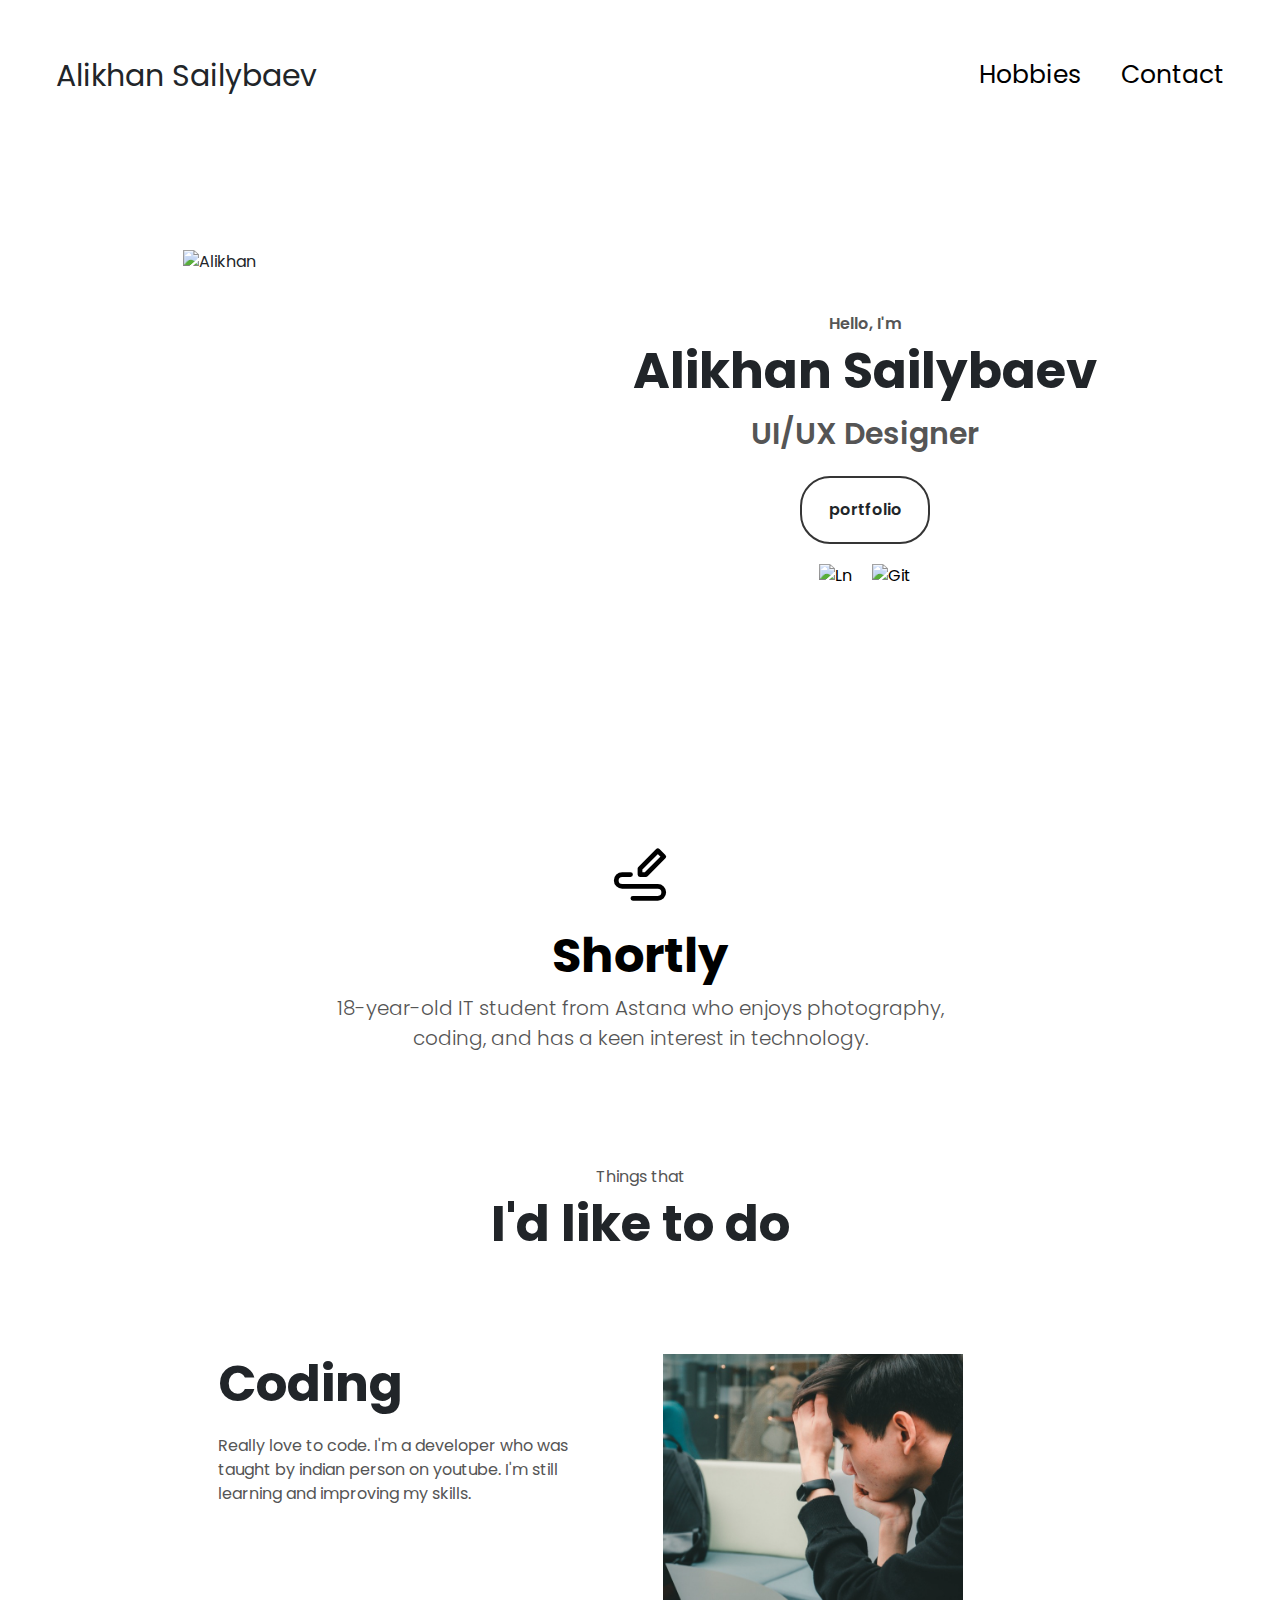
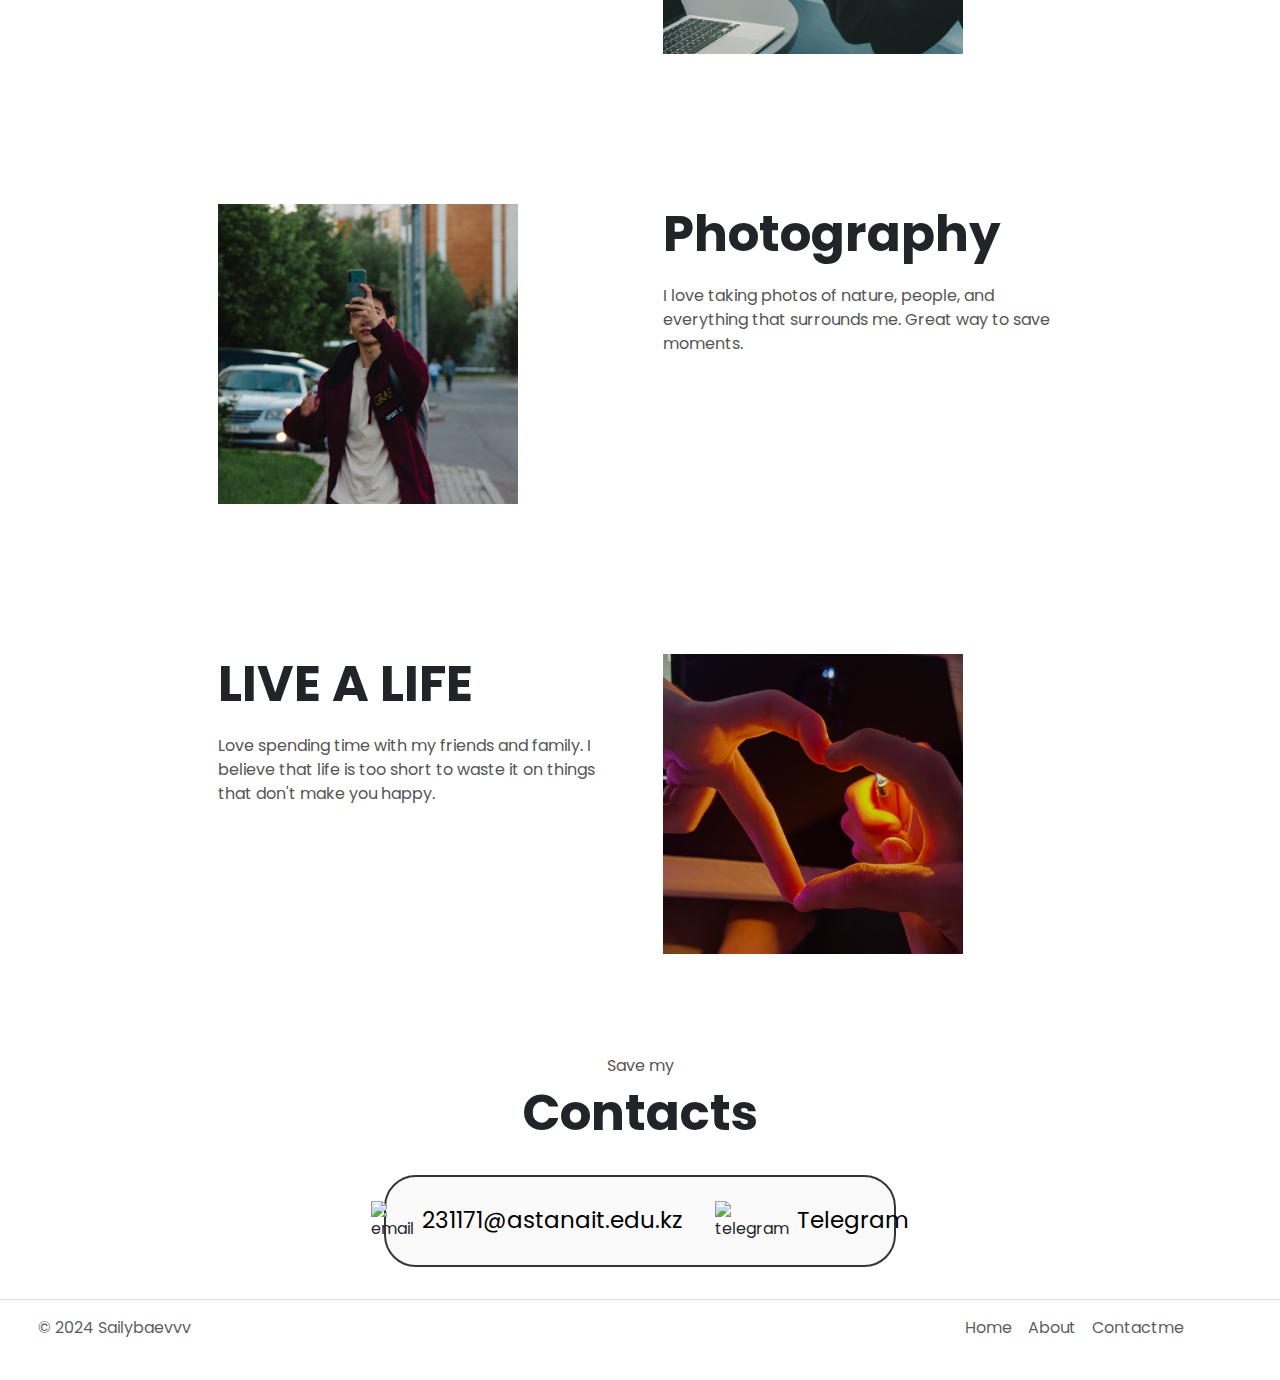
==== portfolio.html @ 31934e4e "Pre final" ====
<!DOCTYPE html>
<html lang="en">
  <head>
    <meta charset="UTF-8" />
    <title>My Portfolio</title>
    <link href="https://cdn.jsdelivr.net/npm/bootstrap@5.3.3/dist/css/bootstrap.min.css" rel="stylesheet" integrity="sha384-QWTKZyjpPEjISv5WaRU9OFeRpok6YctnYmDr5pNlyT2bRjXh0JMhjY6hW+ALEwIH" crossorigin="anonymous">
    <link rel="stylesheet" href="css/main.css"/>
  </head>

  <body>

    <nav class="navbar">
      <div class="logo">Alikhan Sailybaev</div>
      <div>
        <ul class="links">
          <li><a href="#hobby">Hobbies</a></li>
          <li><a href="#contactme">Contact</a></li>
        </ul>
      </div>
    </nav>

    <section id="profile">

      <div class="suret">
        <img src="assets/alikhan3.jpeg" alt="Alikhan"/>
      </div>

      <div class="text">
        <p class="text-p1">Hello, I'm</p>
        <h1 class="title">Alikhan Sailybaev</h1>
        <p class="text-p2">UI/UX Designer</p>
        <div class="knopki">
          <a href="index.html" class="btn">portfolio</a>
        </div>

        <div class="socials">
          <a href="https://www.linkedin.com/in/alikhan-sailybayev-a14404228/" target="_blank">
            <img src="assets/linkedin.png" alt="Ln" class="icon"/>
          </a>
          <a href="https://github.com/sailybaev" target="_blank">
            <img src="assets/github.png" alt="Git" class="icon"/>
          </a>
        </div>
      </div>
    </section>


    <section id = 'Hero'>
      <div class="px-4 py-5 my-5 text-center">
        <img class="d-block mx-auto mb-4" src="assets/svgicons/pen.svg" alt="" width="72" height="57">
        <h1 class="display-5 fw-bold text-body-emphasis">Shortly</h1>
        <div class="col-lg-6 mx-auto mb-100">
          <p class="lead">18-year-old IT student from Astana who enjoys photography, coding, and has a keen interest in technology.</p>
        </div>
      </div>
    </section>

    <section id="hobby">

      <p class="text-p1">Things that</p>
      <h1 class="title">I'd like to do</h1>
      

      <div class="section-container">

        <div class="details">

          <div class="text-about">
            <h2 class="title-about">Coding</h2>
            <p>
              Really love to code. I'm a developer who was taught by indian person on youtube. I'm still learning and improving my skills. 
            </p>
          </div>
  
          <div class="suret">
            <img src="assets/coding.jpeg" alt="Alikhan" height="300px"/>
          </div>
  
        </div>
        
        <div class="details">

          <div class="suret">
            <img src="assets/photograph.crop.jpeg" alt="Alikhan" height="300px"/>
          </div>
  
          <div class="text-about">
            <h2 class="title-about">Photography</h2>
            <p>
              I love taking photos of nature, people, and everything that surrounds me. Great way to save moments.
            </p>
          </div>
        </div>
    
    

        <div class="details">

          <div class="text-about">
            <h2 class="title-about">LIVE A LIFE</h2>
            <p>
              Love spending time with my friends and family. I believe that life is too short to waste it on things that don't make you happy.
            </p>
          </div>
  
          <div class="suret">
            <img src="assets/heart.crop.jpeg" alt="Alikhan" height="300px"/>
          </div>
  
        </div>
        
        
    </section>
 
    <section id="contactme" class="text-center">

      <p class="text-p1">Save my</p>
      <h1 class="title">Contacts</h1>

      <div class="contact-container">
        <div class="contact-item">
            <img src="../assets/email.png" alt="email"  />
            <p><a href="mailto:231171@astanait.edu.kz">231171@astanait.edu.kz</a></p>
        </div>
        <div class="contact-item">
            <img src="../assets/telegram.png" alt="telegram"/>
            <p><a href="https://t.me/sailybaevvv" target="_blank">Telegram</a></p>
        </div>
        
    </div>

    </section>

    <footer class="d-flex flex-wrap justify-content-between align-items-center py-3 my-4 border-top">
      <div class="col-md-4 d-flex align-items-center">
        <a href="/" class="mb-3 me-2 mb-md-0 text-body-secondary text-decoration-none lh-1">
          <svg class="bi" width="30" height="24"><use xlink:href="#bootstrap"></use></svg>
        </a>
        <span class="mb-3 mb-md-0 text-body-secondary">© 2024 Sailybaevvv</span>
      </div>
  
      <ul class="nav col-md-4 justify-content-center list-unstyled d-flex align-items-center">
        <li class="ms-3"><a class="text-body-secondary" href="#profile"> Home </a></li>
          <li class="ms-3"><a class="text-body-secondary" href="#hobby"> About </a></li>
          <li class="ms-3"><a class="text-body-secondary" href="#contactme"> Contactme </a></li>


      </ul>
    </footer>
    
  </body>
</html>
---- css/main.css ----
@import url("https://fonts.googleapis.com/css2?family=Poppins:wght@300;400;500;600&display=swap");

body {
    font-family: "Poppins", sans-serif;
}

p {
    color: rgb(85, 85, 85);
}

nav, .links {
    display: flex;
    margin: 0;
}

.navbar {
    justify-content: center;
    align-items: center;
    height: 150px;
    gap: 70vh;
}

.links {
    gap: 40px;
    list-style: none;
    font-size: 25px;
}

a {
    color: black;
    text-decoration: none;
}

a:hover {
    color: grey;
}

.links a:hover {
    text-decoration: underline;
    text-underline-offset: 10px;
    text-decoration-color: grey;
}

.logo {
    font-size: 30px;
}

.logo:hover {
    cursor: default;
}

section {
    height: auto;
}

#profile {
    display: flex;
    justify-content: center;
    gap: 50px;
    height: 600px;
    margin: 0;
}

.suret {
    display: flex;
    height: 400px;
    width: 400px;
    margin: auto 0;
}

.text {
    margin: auto 0;
    align-self: center;
    text-align: center;
}

.text p {
    font-weight: 600;
}

.text-p1 {
    text-align: center;
    margin-bottom: 5px;
}

.text-p2 {
    font-size: 30px;
    margin-bottom: 20px;
    margin-top: 10px;
}

.title {
    font-size: 50px;
    text-align: center;
    margin: 0;
    font-weight: bold;
}

.title-about {
    font-size: 50px;
    text-align: center;
    margin: 0;
    font-weight: bold;
}

.text-about {
    display: flex;
    justify-content: baseline;
    flex-direction: column;
    width: 400px;
    text-align: center;
    gap: 20px;
}


.socials {
    display: flex;
    justify-content: center;
    margin-top: 20px;
    gap: 20px;
}

.icon {
    height: 40px;
}

.knopki {
    display: flex;
    justify-content: center;
    gap: 20px;
}

.btn {
    font-weight: 600;
    padding: 20px;
    width: 130px;
    border-radius: 30px;
    border: rgb(53, 53, 53) 2px solid;
}

.btn:hover {
    background: rgb(53, 53, 53);
    color: white;
}




.section-container {
    display: flex;
    justify-content: center;
    flex-direction: column;
    align-items: center;
    gap: 50px;
    margin-top: 100px;
    height: auto;
}

.details {
    display: flex;
    flex-direction: row;
    gap: 5vh;
}

.text-about {
    width: 400px;
    text-align: left;
}

.title-about {
    font-size: 50px;
    text-align: left;
    margin: 0;
}


.contact-container {
    display: flex;
    justify-content: center;
    align-items: center;
    border-radius: 32px;
    border: rgb(53, 53, 53) 2px solid;
    background-color: rgb(250, 250, 250);
    margin: 32px auto;
    padding: 8px;
    width: 40%;
    
    
}

.contact-item {
    display: flex;
    align-items: center;
    gap: 8px;
    margin: 16px;    
}

.contact-item img {
    cursor: default;
    height: 40px;
}

.contact-item p, 
.contact-item a {
    font-size: larger;
    color: rgb(85, 85, 85);
    text-decoration: none;
    margin: 0;
}

.contact-item a {
    color: black;
}
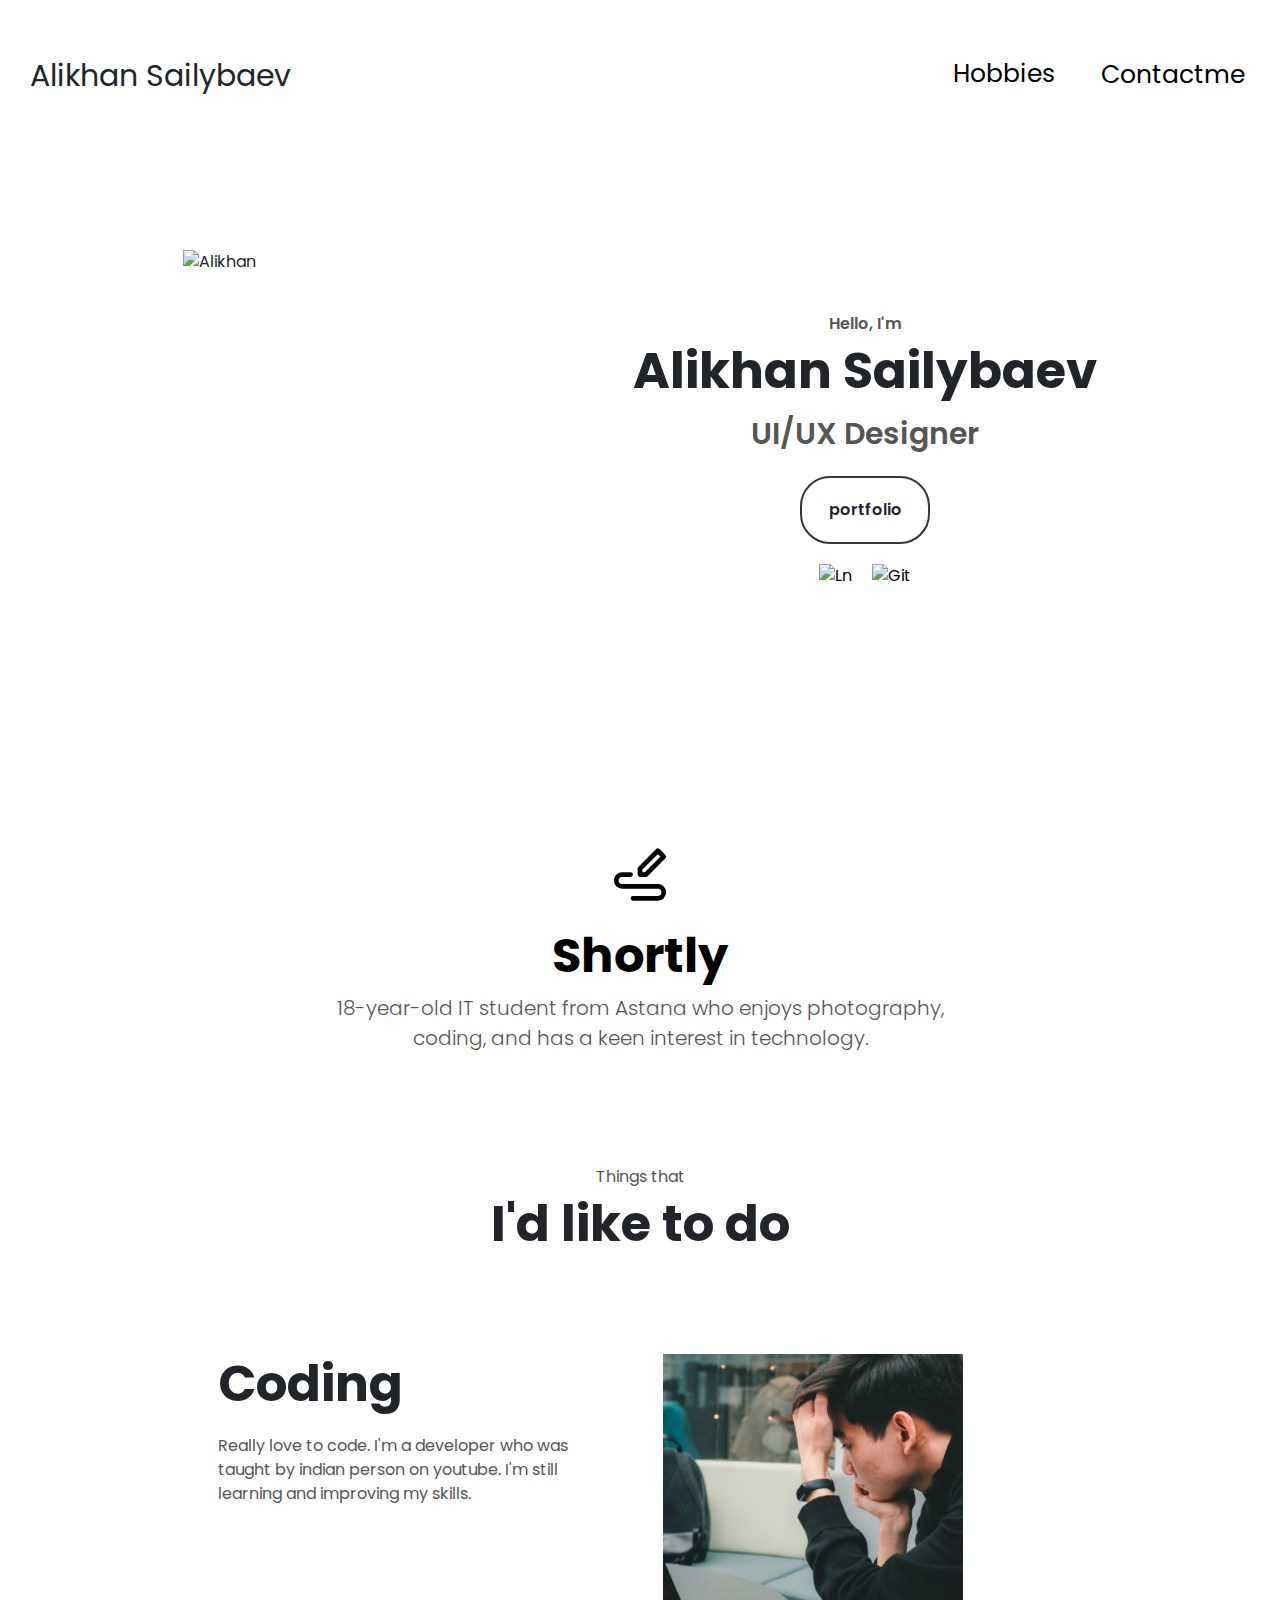
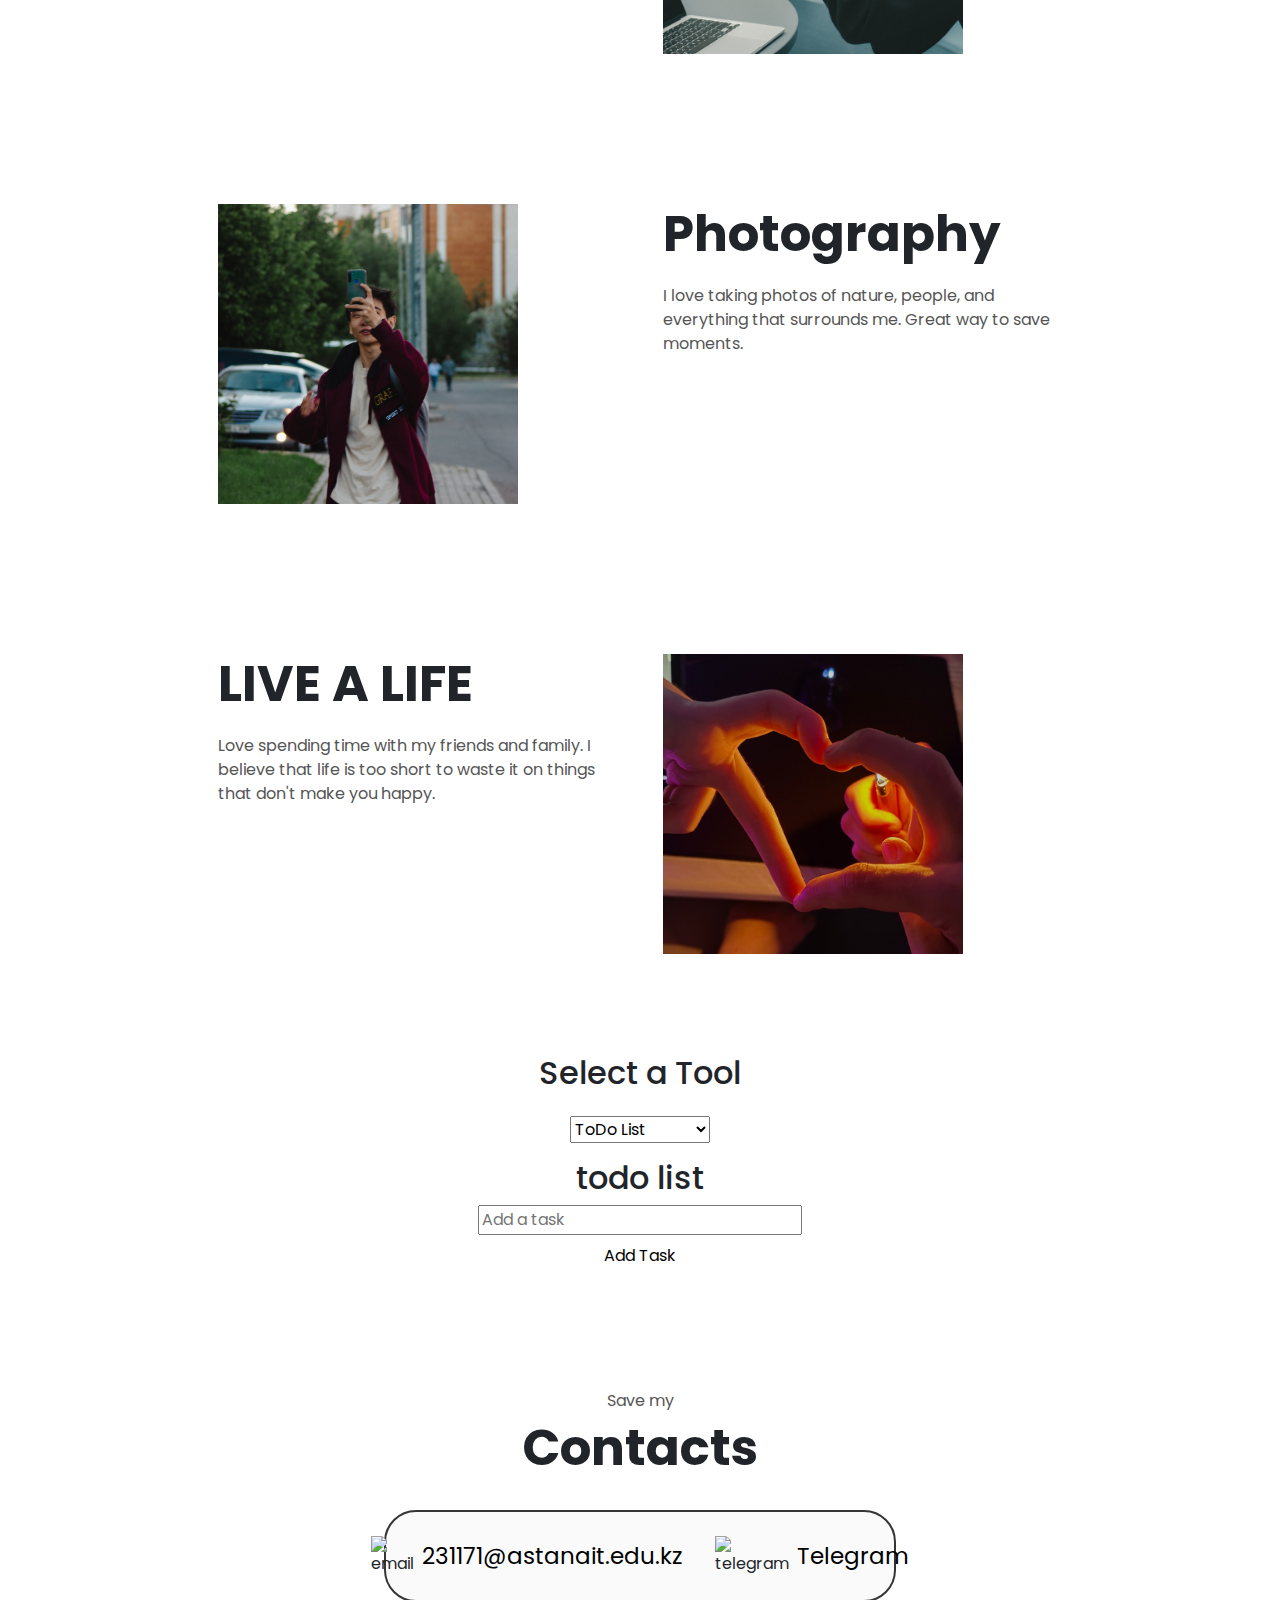
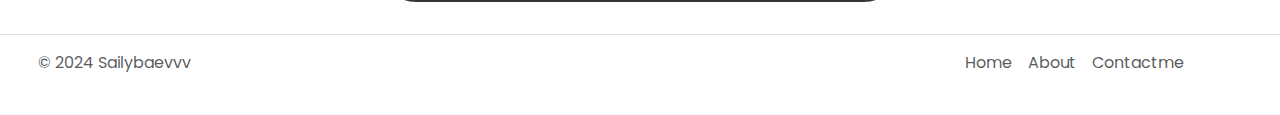
==== commit f80af50e: "asik4" ====
--- a/portfolio.html
+++ b/portfolio.html
@@ -14,7 +14,7 @@
       <div>
         <ul class="links">
           <li><a href="#hobby">Hobbies</a></li>
-          <li><a href="#contactme">Contact</a></li>
+          <li><button id="btn-contacts">Contactme</button></li>
         </ul>
       </div>
     </nav>
@@ -22,7 +22,7 @@
     <section id="profile">
 
       <div class="suret">
-        <img src="assets/alikhan3.jpeg" alt="Alikhan"/>
+        <img id="profile-photo" src="assets/alikhan3.jpeg" alt="Alikhan"/>
       </div>
 
       <div class="text">
@@ -111,6 +111,49 @@
         
         
     </section>
+
+    
+
+    <section id="tools" class="d-flex justify-content-center align-items-center flex-column gap-3 mb-5 text-center">
+      <h2>Select a Tool</h2>
+      <select id="tool-select">
+        <option value="todo">ToDo List</option>
+        <option value="sorter">Number Sorter</option>
+        <option value="calc">Calculator</option>
+      </select>
+    
+      <div id="todo" class="tool-section">
+        <h2>todo list</h2>
+        <section id="todo-list" class="d-flex justify-content-center align-items-center flex-column gap-2 mb-5">          
+          <input type="text" id="task-input" placeholder="Add a task">
+          <button id="add-task-btn">Add Task</button>
+          <ul id="task-list"></ul>
+        </section>
+      </div>
+    
+      <div id="sorter" class="tool-section" style="display:none;">
+        <h2>Sorter</h2>
+        <section id="sorting-tool" class="d-flex justify-content-center align-items-center flex-column gap-2 mb-5">
+          <input type="text" id="number-input" placeholder="Enter numbers separated by commas">
+          <button id="sort-asc">Sort Ascending</button>
+          <button id="sort-desc">Sort Descending</button>
+          <p id="sorted-numbers"></p>
+        </section>
+      </div>
+    
+      <div id="calc" class="tool-section" style="display:none;">
+        <h2>Calculator</h2>
+        <input type="number" id="calc-input1" placeholder="Enter first number">
+        <input type="number" id="calc-input2" placeholder="Enter second number">
+        <div>
+          <button id="add-btn">+</button>
+          <button id="subtract-btn">-</button>
+          <button id="multiply-btn">*</button>
+          <button id="divide-btn">/</button>
+        </div>
+        <p id="calc-result"></p>
+      </div>
+    </section>
  
     <section id="contactme" class="text-center">
 
@@ -130,6 +173,8 @@
     </div>
 
     </section>
+
+    
 
     <footer class="d-flex flex-wrap justify-content-between align-items-center py-3 my-4 border-top">
       <div class="col-md-4 d-flex align-items-center">
@@ -143,10 +188,18 @@
         <li class="ms-3"><a class="text-body-secondary" href="#profile"> Home </a></li>
           <li class="ms-3"><a class="text-body-secondary" href="#hobby"> About </a></li>
           <li class="ms-3"><a class="text-body-secondary" href="#contactme"> Contactme </a></li>
-
-
       </ul>
     </footer>
-    
+
+    <div id="contact-modal" class="modal">
+      <div class="modal-content">
+        <span class="close-btn">&times;</span>
+        <h2>Contact Me</h2>
+        <p>Email: sailybaevvv@gmail.com</p>
+        <p>Phone: +77474334661</p>
+      </div>
+    </div>
+    
+    <script src="js/main.js"></script>
   </body>
 </html> --- a/css/main.css
+++ b/css/main.css
@@ -214,4 +214,53 @@
 
 
 
-
+button {
+    background-color: transparent;
+    border: none;
+}
+
+button:hover {
+    cursor: pointer;
+    text-decoration: underline;
+    text-underline-offset: 10px;
+    text-decoration-color: grey;
+    color: grey;
+    
+}
+
+/* Modal styles */
+.modal {
+    display: none;
+    position: fixed;
+    z-index: 1;
+    left: 0;
+    top: 0;
+    width: 100%;
+    height: 100%;
+    overflow: auto;
+    background-color: rgb(0,0,0);
+    background-color: rgba(0,0,0,0.4);
+  }
+  
+  .modal-content {
+    background-color: #fefefe;
+    margin: 15% auto;
+    padding: 20px;
+    border: 1px solid #888;
+    width: 80%;
+    max-width: 500px;
+  }
+  
+  .close-btn {
+    color: #aaa;
+    float: right;
+    font-size: 28px;
+    font-weight: bold;
+  }
+  
+  .close-btn:hover,
+  .close-btn:focus {
+    color: black;
+    text-decoration: none;
+    cursor: pointer;
+  }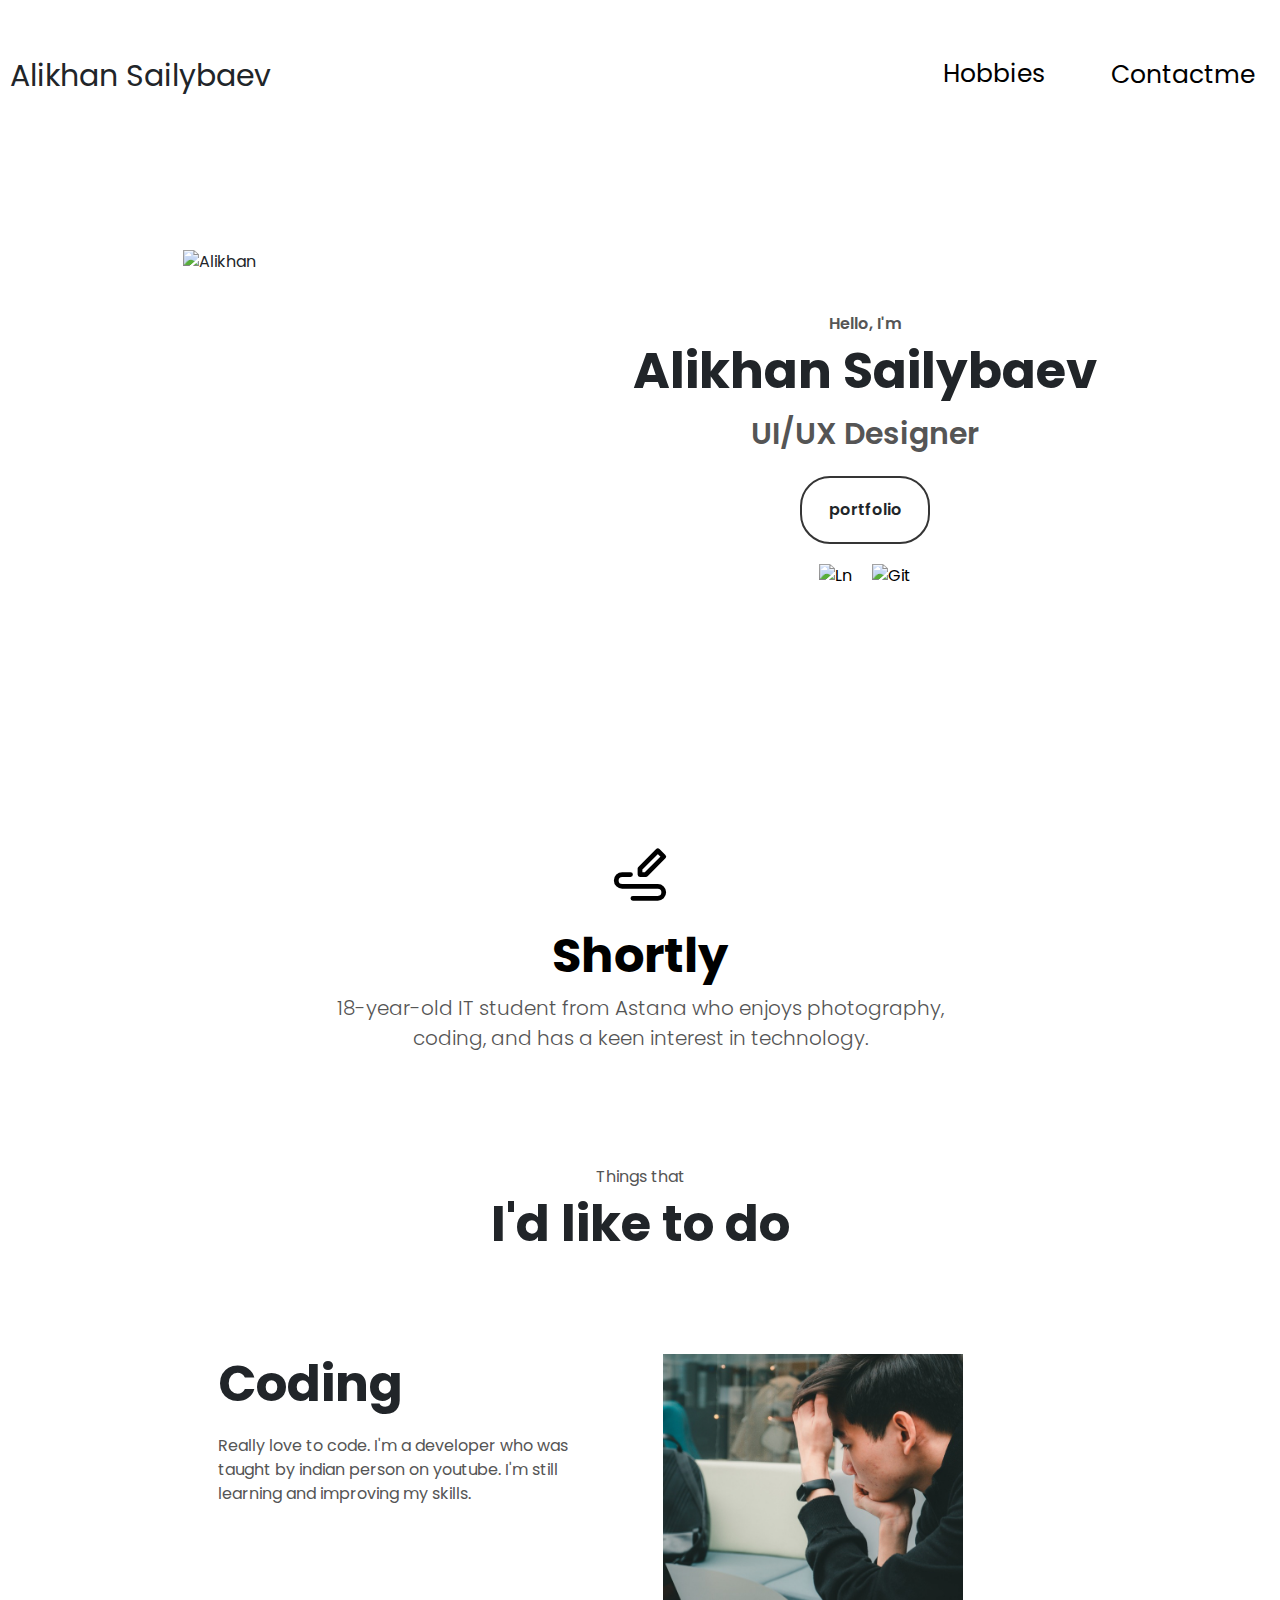
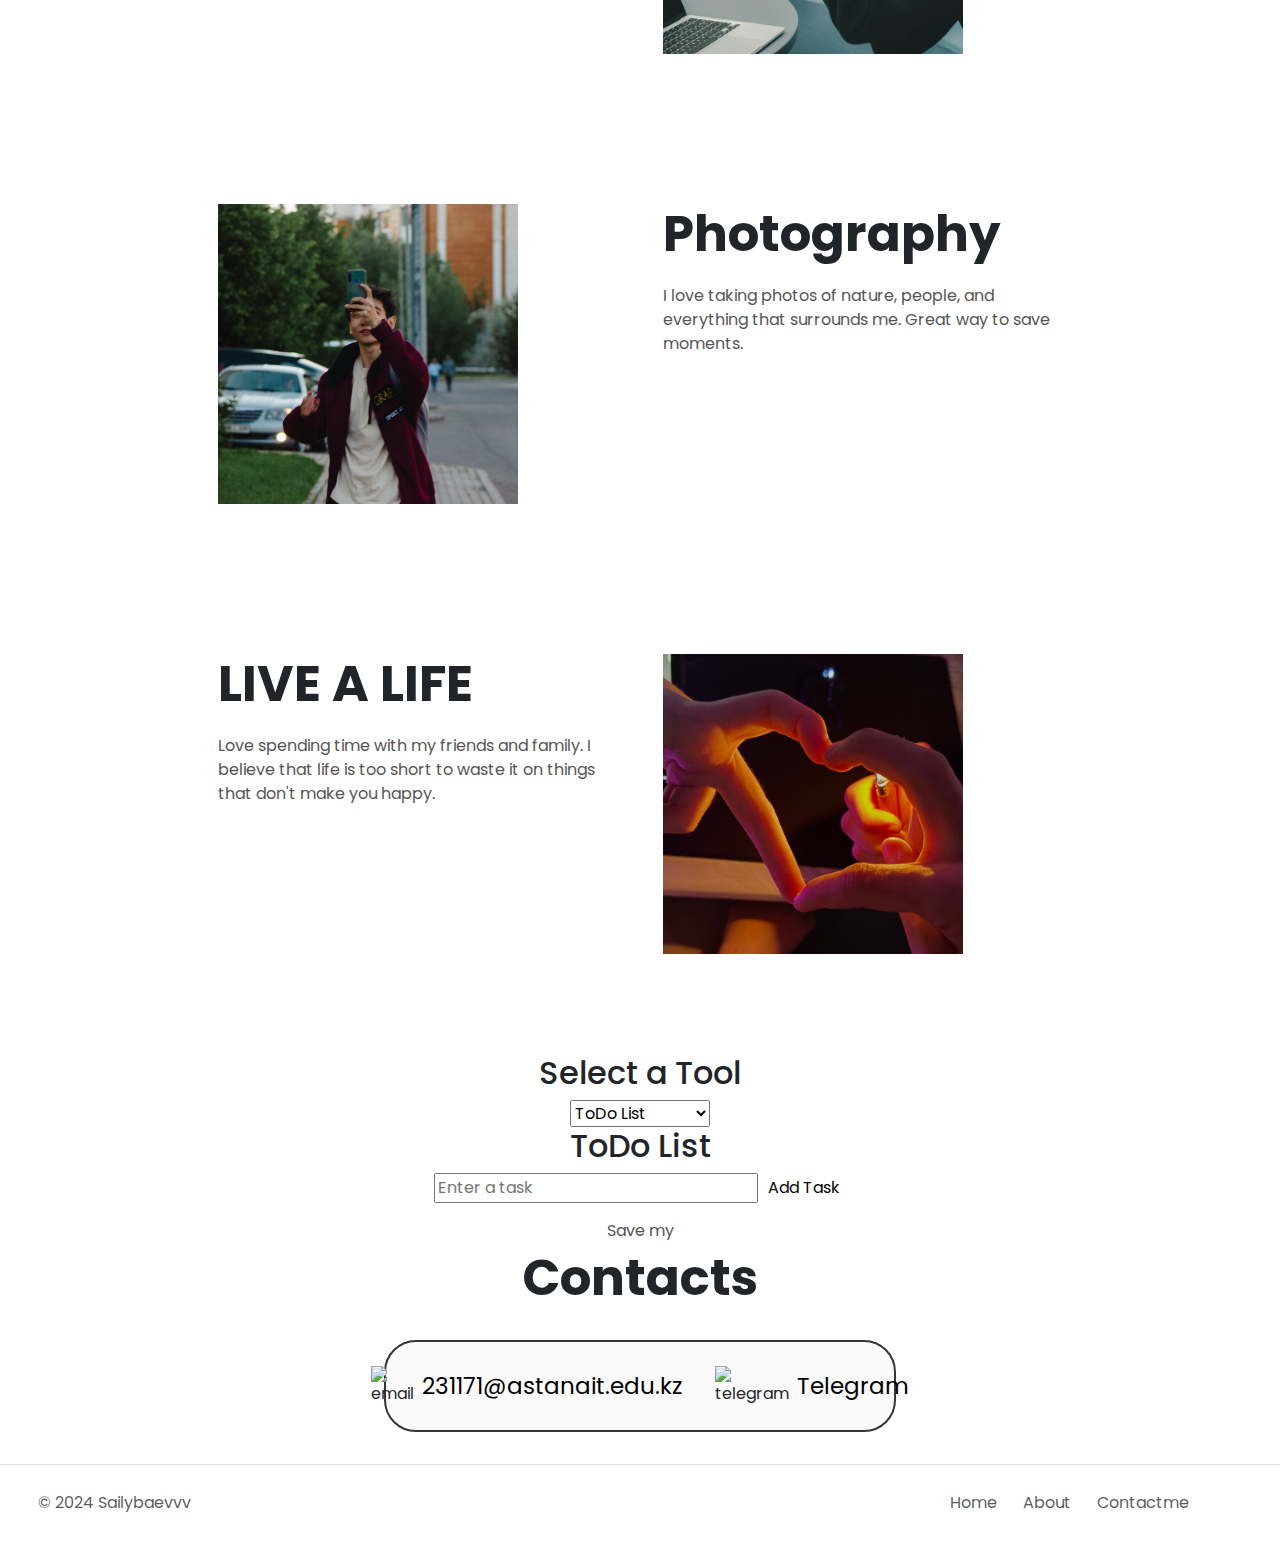
==== commit 11d100e9: "Final" ====
--- a/portfolio.html
+++ b/portfolio.html
@@ -114,25 +114,26 @@
 
     
 
-    <section id="tools" class="d-flex justify-content-center align-items-center flex-column gap-3 mb-5 text-center">
+    
+
+    <section id="tools" class="text-center">
       <h2>Select a Tool</h2>
       <select id="tool-select">
         <option value="todo">ToDo List</option>
         <option value="sorter">Number Sorter</option>
         <option value="calc">Calculator</option>
+        <option value="tax">Tax Calculator</option>
       </select>
     
       <div id="todo" class="tool-section">
-        <h2>todo list</h2>
-        <section id="todo-list" class="d-flex justify-content-center align-items-center flex-column gap-2 mb-5">          
-          <input type="text" id="task-input" placeholder="Add a task">
-          <button id="add-task-btn">Add Task</button>
-          <ul id="task-list"></ul>
-        </section>
+        <h2>ToDo List</h2>
+        <input type="text" id="todo-input" placeholder="Enter a task">
+        <button id="add-task-btn">Add Task</button>
+        <ul id="todo-list"></ul>
       </div>
     
       <div id="sorter" class="tool-section" style="display:none;">
-        <h2>Sorter</h2>
+        <h2>Number Sorter</h2>
         <section id="sorting-tool" class="d-flex justify-content-center align-items-center flex-column gap-2 mb-5">
           <input type="text" id="number-input" placeholder="Enter numbers separated by commas">
           <button id="sort-asc">Sort Ascending</button>
@@ -153,6 +154,13 @@
         </div>
         <p id="calc-result"></p>
       </div>
+    
+      <div id="tax" class="tool-section" style="display:none;">
+        <h2>Tax Calculator</h2>
+        <input type="number" id="car-price" placeholder="Enter car price">
+        <button id="calculate-tax-btn">Calculate Tax</button>
+        <p id="tax-result"></p>
+      </div>
     </section>
  
     <section id="contactme" class="text-center">
--- a/css/main.css
+++ b/css/main.css
@@ -228,7 +228,6 @@
     
 }
 
-/* Modal styles */
 .modal {
     display: none;
     position: fixed;
@@ -263,4 +262,14 @@
     color: black;
     text-decoration: none;
     cursor: pointer;
+  }
+
+  .completed {
+    text-decoration: line-through;
+    color: gray;
+  }
+
+  li {
+    list-style: none;
+    margin: 10px;
   }